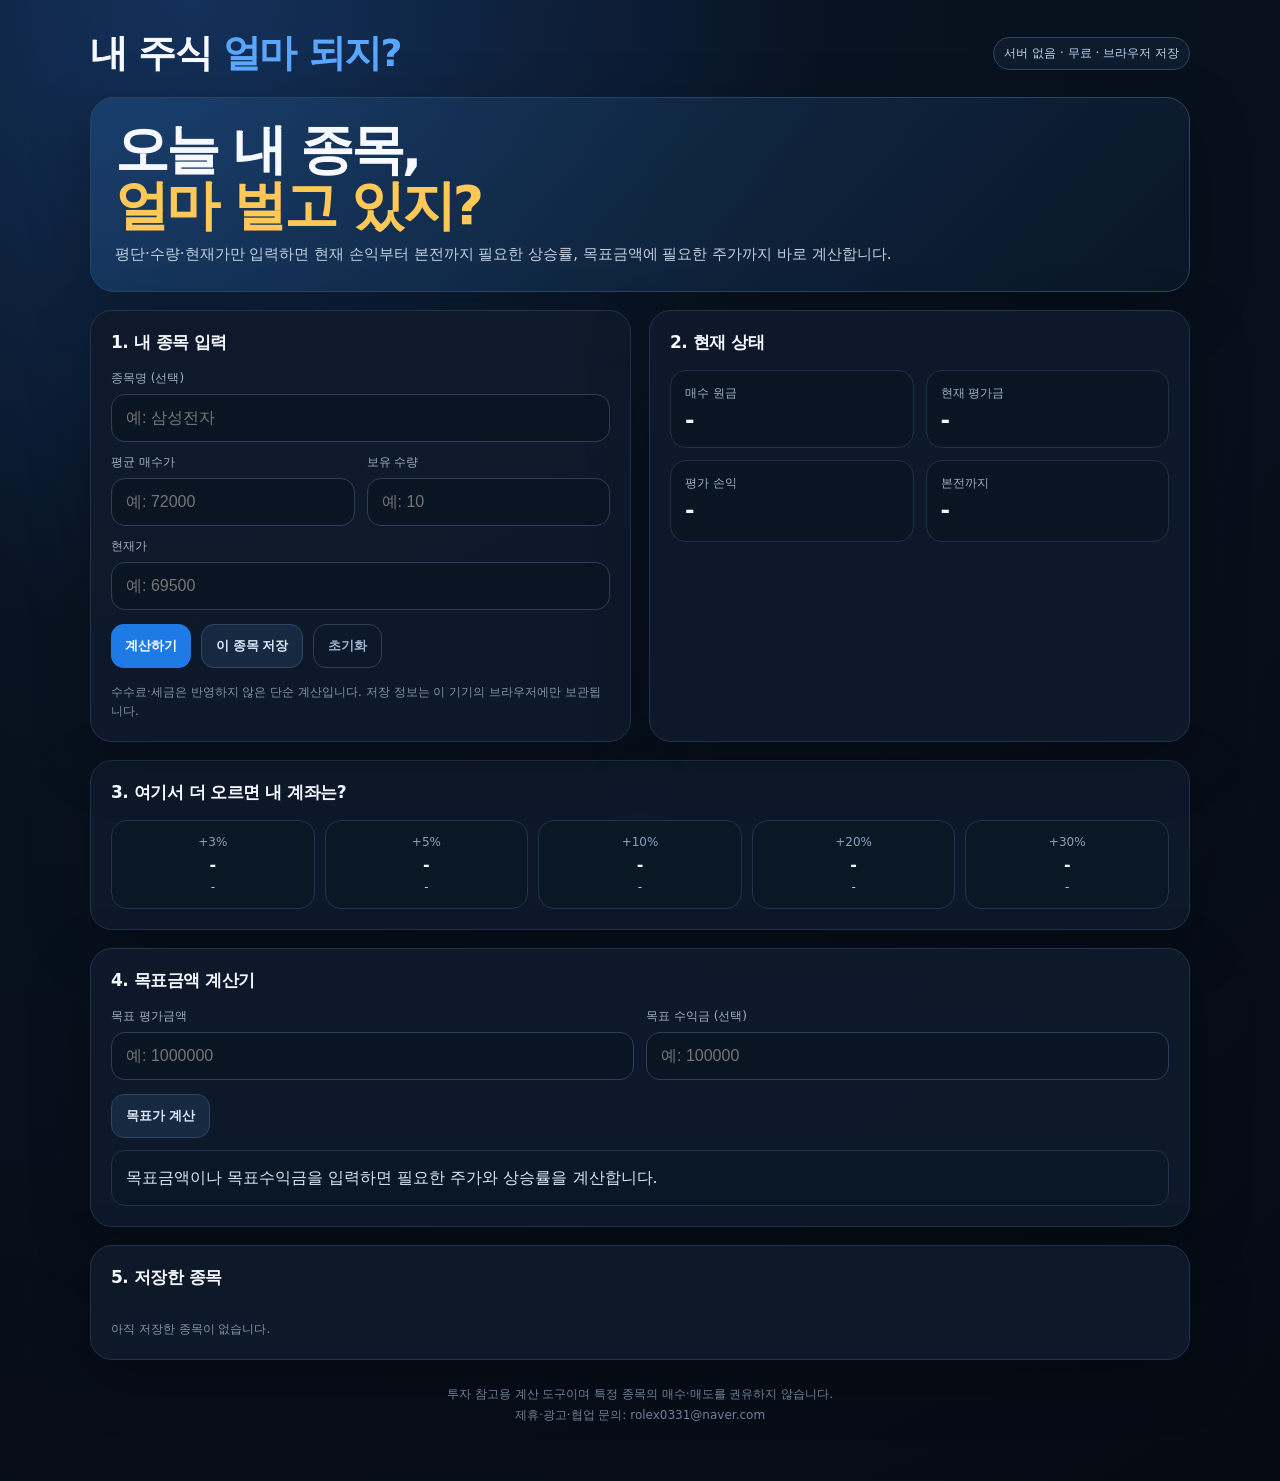
==== index.html @ 5f913a23 "Add files via upload" ====
<!doctype html>
<html lang="ko">
<head>
<meta charset="utf-8" />
<meta name="viewport" content="width=device-width, initial-scale=1" />
<title>내 주식 얼마 되지? | 손익·본전·목표가 계산기</title>
<meta name="description" content="평단, 수량, 현재가만 입력하면 현재 손익과 수익률, 본전까지 필요한 상승률, 목표금액에 필요한 주가를 바로 계산하는 무료 주식 계산기입니다." />
<style>
:root{--bg:#07111f;--panel:#0e1a2b;--panel2:#122238;--line:#20334e;--text:#f6f9ff;--muted:#9eb0c7;--green:#26d07c;--red:#ff5d6c;--blue:#5aa7ff;--yellow:#ffc857;--shadow:0 18px 60px rgba(0,0,0,.28)}
*{box-sizing:border-box} body{margin:0;font-family:Inter,system-ui,-apple-system,BlinkMacSystemFont,"Segoe UI",Roboto,"Noto Sans KR",sans-serif;background:radial-gradient(circle at 15% 0%,#14315b 0,#081321 35%,#050b13 100%);color:var(--text);min-height:100vh}.wrap{width:min(1100px,calc(100% - 28px));margin:auto;padding:28px 0 56px}.top{display:flex;justify-content:space-between;gap:16px;align-items:center;margin-bottom:18px}.brand{font-weight:900;letter-spacing:-.04em;font-size:clamp(24px,5vw,38px)}.brand span{color:var(--blue)}.badge{font-size:12px;color:#bcd3ef;border:1px solid #2c4667;border-radius:999px;padding:7px 10px;background:#0d1b2d}.hero{background:linear-gradient(135deg,rgba(31,78,132,.55),rgba(10,23,39,.92));border:1px solid #284567;border-radius:24px;padding:24px;box-shadow:var(--shadow);margin-bottom:18px}.hero h1{margin:0 0 9px;font-size:clamp(28px,6vw,54px);line-height:1.03;letter-spacing:-.055em}.hero p{margin:0;color:#c3d0df;line-height:1.65;font-size:15px}.grid{display:grid;grid-template-columns:1fr 1fr;gap:18px}.card{background:rgba(14,26,43,.94);border:1px solid var(--line);border-radius:22px;padding:20px;box-shadow:var(--shadow)}.card h2{font-size:17px;margin:0 0 16px;letter-spacing:-.03em}.fields{display:grid;grid-template-columns:1fr 1fr;gap:12px}.field{display:flex;flex-direction:column;gap:7px}.field.full{grid-column:1/-1}label{font-size:12px;color:var(--muted)}input{width:100%;background:#091522;border:1px solid #2b405d;color:white;padding:14px 14px;border-radius:14px;font-size:16px;outline:none}input:focus{border-color:#5796e6;box-shadow:0 0 0 3px rgba(90,167,255,.12)}.actions{display:flex;gap:10px;flex-wrap:wrap;margin-top:14px}button{border:0;border-radius:13px;padding:12px 14px;font-weight:800;cursor:pointer;background:#1e7be6;color:white}button.secondary{background:#172841;color:#dce9f8;border:1px solid #2c4667}button.ghost{background:transparent;color:#9fb5cf;border:1px solid #2b405d}.summary{display:grid;grid-template-columns:repeat(2,1fr);gap:12px}.metric{background:#091522;border:1px solid #1c314a;border-radius:16px;padding:14px}.metric .k{font-size:12px;color:var(--muted);margin-bottom:5px}.metric .v{font-size:23px;font-weight:900;letter-spacing:-.04em}.metric .s{font-size:12px;color:#8ca0b8;margin-top:4px}.pos{color:var(--green)}.neg{color:var(--red)}.scenarios{display:grid;grid-template-columns:repeat(5,1fr);gap:10px}.scenario{background:#0a1725;border:1px solid #1e344e;border-radius:16px;padding:14px 10px;text-align:center}.scenario .pct{font-size:12px;color:#89a1bd}.scenario .price{font-weight:900;margin:6px 0}.scenario .profit{font-size:12px;color:#b8c8d9}.section{margin-top:18px}.goalbox{display:grid;grid-template-columns:1fr 1fr;gap:12px}.resultline{margin-top:12px;padding:14px;border-radius:14px;background:#0a1725;border:1px solid #1e344e;color:#d7e5f5;line-height:1.6}.saved-list{display:flex;flex-direction:column;gap:9px}.saved-item{display:flex;justify-content:space-between;align-items:center;gap:8px;padding:12px 13px;background:#091522;border:1px solid #1b314a;border-radius:14px}.saved-item strong{display:block}.saved-item small{color:#8399b3}.saved-item .buttons{display:flex;gap:7px}.saved-item button{padding:8px 10px;font-size:12px}.notice{color:#7f93aa;font-size:12px;line-height:1.6;margin-top:15px}.footer{text-align:center;color:#6f839b;font-size:12px;margin-top:24px;line-height:1.7}.accent{color:var(--yellow)}
@media(max-width:760px){.grid{grid-template-columns:1fr}.fields{grid-template-columns:1fr}.field.full{grid-column:auto}.summary{grid-template-columns:1fr 1fr}.scenarios{grid-template-columns:repeat(2,1fr)}.scenario:last-child{grid-column:1/-1}.goalbox{grid-template-columns:1fr}.top{align-items:flex-start;flex-direction:column}.hero{padding:20px}.card{padding:17px}}
</style>
</head>
<body>
<div class="wrap">
  <div class="top"><div class="brand">내 주식 <span>얼마 되지?</span></div><div class="badge">서버 없음 · 무료 · 브라우저 저장</div></div>
  <section class="hero">
    <h1>오늘 내 종목,<br><span class="accent">얼마 벌고 있지?</span></h1>
    <p>평단·수량·현재가만 입력하면 현재 손익부터 본전까지 필요한 상승률, 목표금액에 필요한 주가까지 바로 계산합니다.</p>
  </section>

  <div class="grid">
    <section class="card">
      <h2>1. 내 종목 입력</h2>
      <div class="fields">
        <div class="field full"><label>종목명 (선택)</label><input id="name" placeholder="예: 삼성전자" /></div>
        <div class="field"><label>평균 매수가</label><input id="avg" inputmode="decimal" placeholder="예: 72000" /></div>
        <div class="field"><label>보유 수량</label><input id="qty" inputmode="decimal" placeholder="예: 10" /></div>
        <div class="field full"><label>현재가</label><input id="current" inputmode="decimal" placeholder="예: 69500" /></div>
      </div>
      <div class="actions">
        <button id="calc">계산하기</button>
        <button class="secondary" id="save">이 종목 저장</button>
        <button class="ghost" id="reset">초기화</button>
      </div>
      <div class="notice">수수료·세금은 반영하지 않은 단순 계산입니다. 저장 정보는 이 기기의 브라우저에만 보관됩니다.</div>
    </section>

    <section class="card">
      <h2>2. 현재 상태</h2>
      <div class="summary">
        <div class="metric"><div class="k">매수 원금</div><div class="v" id="cost">-</div></div>
        <div class="metric"><div class="k">현재 평가금</div><div class="v" id="value">-</div></div>
        <div class="metric"><div class="k">평가 손익</div><div class="v" id="pnl">-</div><div class="s" id="pnlsub"></div></div>
        <div class="metric"><div class="k">본전까지</div><div class="v" id="breakeven">-</div><div class="s" id="breakevensub"></div></div>
      </div>
    </section>
  </div>

  <section class="card section">
    <h2>3. 여기서 더 오르면 내 계좌는?</h2>
    <div class="scenarios" id="scenarios"></div>
  </section>

  <section class="card section">
    <h2>4. 목표금액 계산기</h2>
    <div class="goalbox">
      <div class="field"><label>목표 평가금액</label><input id="goal" inputmode="decimal" placeholder="예: 1000000" /></div>
      <div class="field"><label>목표 수익금 (선택)</label><input id="goalProfit" inputmode="decimal" placeholder="예: 100000" /></div>
    </div>
    <div class="actions"><button class="secondary" id="goalCalc">목표가 계산</button></div>
    <div class="resultline" id="goalResult">목표금액이나 목표수익금을 입력하면 필요한 주가와 상승률을 계산합니다.</div>
  </section>

  <section class="card section">
    <h2>5. 저장한 종목</h2>
    <div class="saved-list" id="savedList"><div class="notice">아직 저장한 종목이 없습니다.</div></div>
  </section>

  <div class="footer">투자 참고용 계산 도구이며 특정 종목의 매수·매도를 권유하지 않습니다.<br>제휴·광고·협업 문의: rolex0331@naver.com</div>
</div>
<script>
const $=id=>document.getElementById(id);
const num=v=>Number(String(v||'').replace(/,/g,''));
const won=n=>Number.isFinite(n)?Math.round(n).toLocaleString('ko-KR')+'원':'-';
const pct=n=>Number.isFinite(n)?(n>=0?'+':'')+n.toFixed(2)+'%':'-';
const inputs=['avg','qty','current'];
function valid(){const a=num($('avg').value),q=num($('qty').value),c=num($('current').value);return a>0&&q>0&&c>0?{a,q,c}:null}
function calc(){const x=valid();if(!x){alert('평단, 수량, 현재가를 모두 입력해 주세요.');return}const {a,q,c}=x;const cost=a*q,val=c*q,pnl=val-cost,rate=(c/a-1)*100,need=(a/c-1)*100;
$('cost').textContent=won(cost);$('value').textContent=won(val);$('pnl').textContent=(pnl>=0?'+':'')+won(pnl);$('pnl').className='v '+(pnl>=0?'pos':'neg');$('pnlsub').textContent='수익률 '+pct(rate);
if(c<a){$('breakeven').textContent='+'+need.toFixed(2)+'%';$('breakeven').className='v neg';$('breakevensub').textContent='주가 '+won(a)+' 도달 시 본전';}else{$('breakeven').textContent='본전 이상';$('breakeven').className='v pos';$('breakevensub').textContent='현재 평단보다 '+pct(rate)+' 위';}
renderScenarios();}
function renderScenarios(){const x=valid();const box=$('scenarios');box.innerHTML='';[3,5,10,20,30].forEach(p=>{const d=document.createElement('div');d.className='scenario';if(!x){d.innerHTML=`<div class="pct">+${p}%</div><div class="price">-</div><div class="profit">-</div>`;}else{const np=x.c*(1+p/100),nv=np*x.q,profit=nv-x.a*x.q;d.innerHTML=`<div class="pct">현재가 대비 +${p}%</div><div class="price">${won(np)}</div><div class="profit">손익 ${(profit>=0?'+':'')+won(profit)}</div>`;}box.appendChild(d);});}
function goalCalc(){const x=valid();if(!x){alert('먼저 평단, 수량, 현재가를 입력해 주세요.');return}const g=num($('goal').value),gp=num($('goalProfit').value);let target=0,label='';if(g>0){target=g;label='목표 평가금액';}else if(gp>0){target=x.a*x.q+gp;label='목표 수익금';}else{$('goalResult').textContent='목표금액이나 목표수익금을 입력해 주세요.';return}const tp=target/x.q,fromNow=(tp/x.c-1)*100,fromAvg=(tp/x.a-1)*100;$('goalResult').innerHTML=`${label} 기준 필요한 주가는 <b>${won(tp)}</b>입니다.<br>현재가 대비 <b class="${fromNow>=0?'pos':'neg'}">${pct(fromNow)}</b>, 평단 대비 <b>${pct(fromAvg)}</b> 수준입니다.`}
function save(){const x=valid();if(!x){alert('저장하려면 평단, 수량, 현재가를 입력해 주세요.');return}const name=$('name').value.trim()||'이름 없는 종목';let list=JSON.parse(localStorage.getItem('myStocks')||'[]');const item={id:Date.now(),name,avg:x.a,qty:x.q,current:x.c};list.unshift(item);list=list.slice(0,10);localStorage.setItem('myStocks',JSON.stringify(list));renderSaved();}
function renderSaved(){const list=JSON.parse(localStorage.getItem('myStocks')||'[]');const box=$('savedList');if(!list.length){box.innerHTML='<div class="notice">아직 저장한 종목이 없습니다.</div>';return}box.innerHTML='';list.forEach(it=>{const d=document.createElement('div');d.className='saved-item';const rate=(it.current/it.avg-1)*100;d.innerHTML=`<div><strong>${it.name}</strong><small>평단 ${won(it.avg)} · ${it.qty.toLocaleString('ko-KR')}주 · 저장 당시 ${pct(rate)}</small></div><div class="buttons"><button class="secondary" data-load="${it.id}">불러오기</button><button class="ghost" data-del="${it.id}">삭제</button></div>`;box.appendChild(d)});box.querySelectorAll('[data-load]').forEach(b=>b.onclick=()=>{const id=Number(b.dataset.load),it=list.find(v=>v.id===id);$('name').value=it.name;$('avg').value=it.avg;$('qty').value=it.qty;$('current').value=it.current;calc();window.scrollTo({top:0,behavior:'smooth'});});box.querySelectorAll('[data-del]').forEach(b=>b.onclick=()=>{const id=Number(b.dataset.del);localStorage.setItem('myStocks',JSON.stringify(list.filter(v=>v.id!==id)));renderSaved();});}
$('calc').onclick=calc;$('save').onclick=save;$('goalCalc').onclick=goalCalc;$('reset').onclick=()=>{$('name').value='';['avg','qty','current','goal','goalProfit'].forEach(id=>$(id).value='');['cost','value','pnl','breakeven'].forEach(id=>$(id).textContent='-');$('pnlsub').textContent='';$('breakevensub').textContent='';$('goalResult').textContent='목표금액이나 목표수익금을 입력하면 필요한 주가와 상승률을 계산합니다.';renderScenarios();};inputs.forEach(id=>$(id).addEventListener('input',()=>{if(valid())calc()}));renderScenarios();renderSaved();
</script>
</body></html>
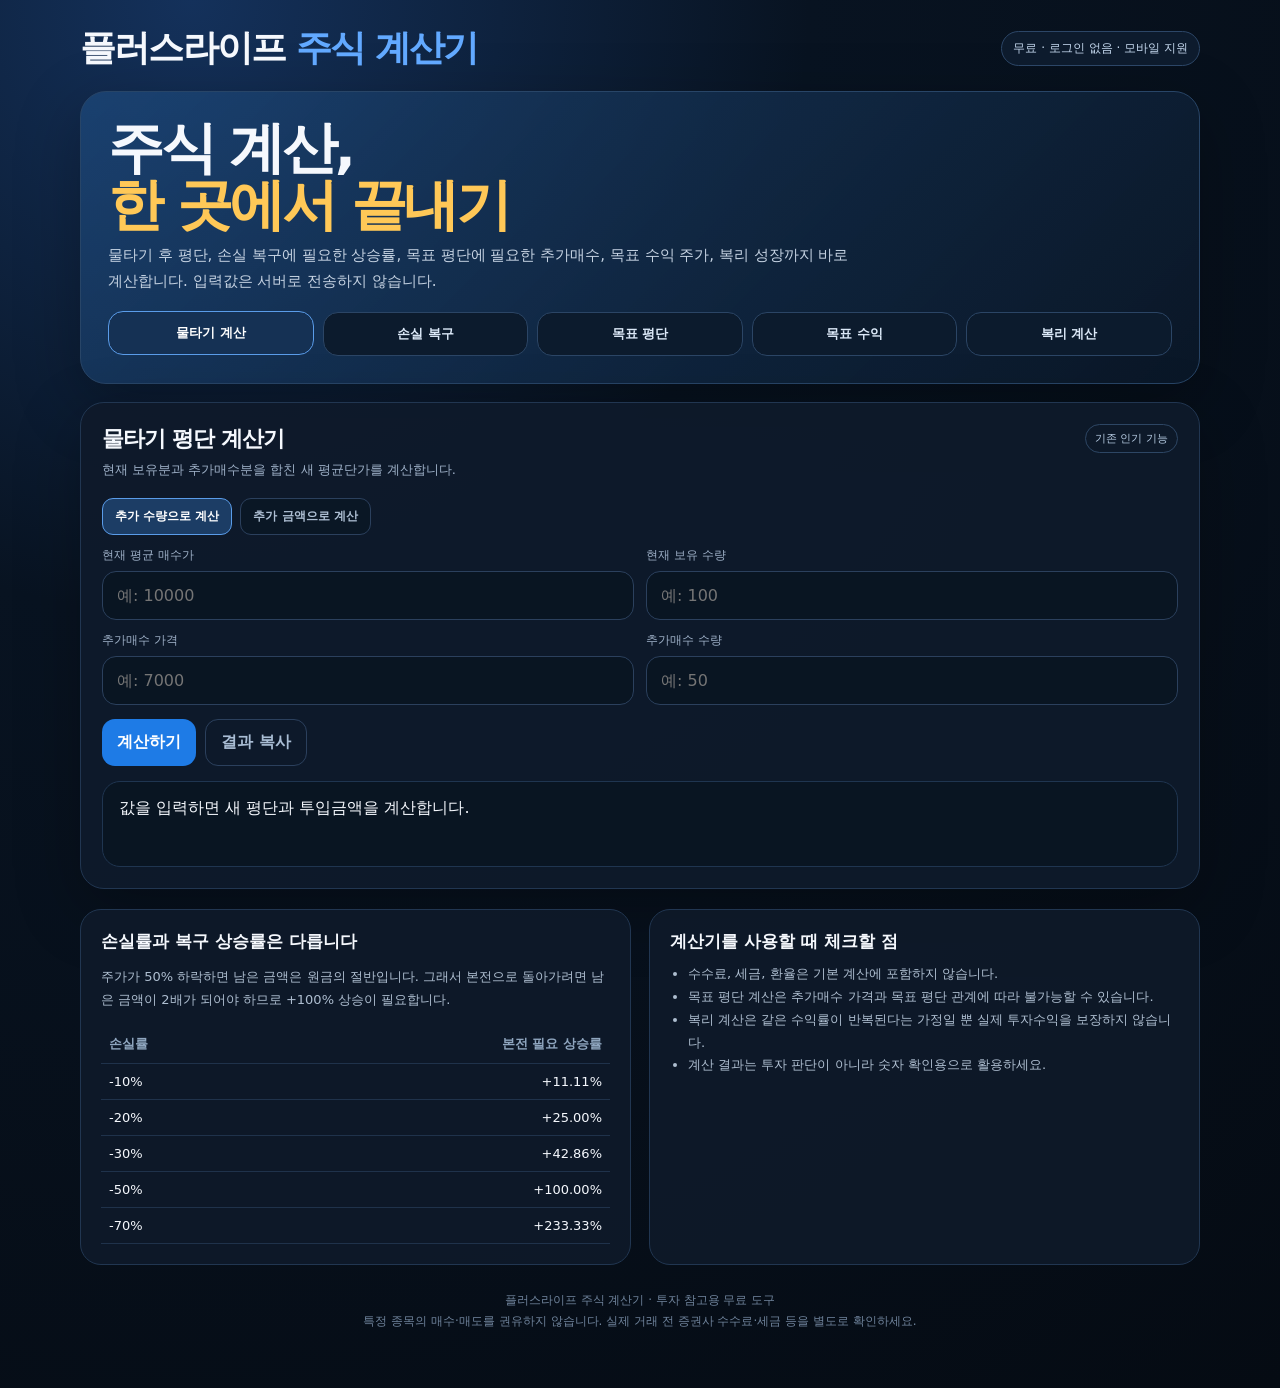
==== commit 68238906: "Upgrade PlusLife stock calculator to multi-tool V2" ====
--- a/index.html
+++ b/index.html
@@ -3,87 +3,354 @@
 <head>
 <meta charset="utf-8" />
 <meta name="viewport" content="width=device-width, initial-scale=1" />
-<title>내 주식 얼마 되지? | 손익·본전·목표가 계산기</title>
-<meta name="description" content="평단, 수량, 현재가만 입력하면 현재 손익과 수익률, 본전까지 필요한 상승률, 목표금액에 필요한 주가를 바로 계산하는 무료 주식 계산기입니다." />
+<title>플러스라이프 주식 계산기 | 물타기·손실복구·목표평단·목표수익·복리</title>
+<meta name="description" content="주식 물타기 평단, 손실 복구에 필요한 상승률, 목표 평단가, 목표 수익 주가, 복리 성장까지 한 번에 계산하는 무료 주식 계산기입니다." />
+<meta name="keywords" content="주식 물타기 계산기, 평단 계산기, 손실 복구 계산기, 목표 평단 계산기, 주식 수익률 계산기, 복리 계산기" />
+<meta property="og:title" content="플러스라이프 주식 계산기" />
+<meta property="og:description" content="물타기·손실복구·목표평단·목표수익·복리를 한 곳에서 계산하세요." />
+<meta property="og:type" content="website" />
+<meta name="theme-color" content="#07111f" />
+<script type="application/ld+json">
+{
+  "@context":"https://schema.org",
+  "@type":"WebApplication",
+  "name":"플러스라이프 주식 계산기",
+  "applicationCategory":"FinanceApplication",
+  "operatingSystem":"Any",
+  "description":"주식 물타기 평단, 손실 복구, 목표 평단가, 목표 수익 주가, 복리 성장을 계산하는 무료 도구"
+}
+</script>
 <style>
-:root{--bg:#07111f;--panel:#0e1a2b;--panel2:#122238;--line:#20334e;--text:#f6f9ff;--muted:#9eb0c7;--green:#26d07c;--red:#ff5d6c;--blue:#5aa7ff;--yellow:#ffc857;--shadow:0 18px 60px rgba(0,0,0,.28)}
-*{box-sizing:border-box} body{margin:0;font-family:Inter,system-ui,-apple-system,BlinkMacSystemFont,"Segoe UI",Roboto,"Noto Sans KR",sans-serif;background:radial-gradient(circle at 15% 0%,#14315b 0,#081321 35%,#050b13 100%);color:var(--text);min-height:100vh}.wrap{width:min(1100px,calc(100% - 28px));margin:auto;padding:28px 0 56px}.top{display:flex;justify-content:space-between;gap:16px;align-items:center;margin-bottom:18px}.brand{font-weight:900;letter-spacing:-.04em;font-size:clamp(24px,5vw,38px)}.brand span{color:var(--blue)}.badge{font-size:12px;color:#bcd3ef;border:1px solid #2c4667;border-radius:999px;padding:7px 10px;background:#0d1b2d}.hero{background:linear-gradient(135deg,rgba(31,78,132,.55),rgba(10,23,39,.92));border:1px solid #284567;border-radius:24px;padding:24px;box-shadow:var(--shadow);margin-bottom:18px}.hero h1{margin:0 0 9px;font-size:clamp(28px,6vw,54px);line-height:1.03;letter-spacing:-.055em}.hero p{margin:0;color:#c3d0df;line-height:1.65;font-size:15px}.grid{display:grid;grid-template-columns:1fr 1fr;gap:18px}.card{background:rgba(14,26,43,.94);border:1px solid var(--line);border-radius:22px;padding:20px;box-shadow:var(--shadow)}.card h2{font-size:17px;margin:0 0 16px;letter-spacing:-.03em}.fields{display:grid;grid-template-columns:1fr 1fr;gap:12px}.field{display:flex;flex-direction:column;gap:7px}.field.full{grid-column:1/-1}label{font-size:12px;color:var(--muted)}input{width:100%;background:#091522;border:1px solid #2b405d;color:white;padding:14px 14px;border-radius:14px;font-size:16px;outline:none}input:focus{border-color:#5796e6;box-shadow:0 0 0 3px rgba(90,167,255,.12)}.actions{display:flex;gap:10px;flex-wrap:wrap;margin-top:14px}button{border:0;border-radius:13px;padding:12px 14px;font-weight:800;cursor:pointer;background:#1e7be6;color:white}button.secondary{background:#172841;color:#dce9f8;border:1px solid #2c4667}button.ghost{background:transparent;color:#9fb5cf;border:1px solid #2b405d}.summary{display:grid;grid-template-columns:repeat(2,1fr);gap:12px}.metric{background:#091522;border:1px solid #1c314a;border-radius:16px;padding:14px}.metric .k{font-size:12px;color:var(--muted);margin-bottom:5px}.metric .v{font-size:23px;font-weight:900;letter-spacing:-.04em}.metric .s{font-size:12px;color:#8ca0b8;margin-top:4px}.pos{color:var(--green)}.neg{color:var(--red)}.scenarios{display:grid;grid-template-columns:repeat(5,1fr);gap:10px}.scenario{background:#0a1725;border:1px solid #1e344e;border-radius:16px;padding:14px 10px;text-align:center}.scenario .pct{font-size:12px;color:#89a1bd}.scenario .price{font-weight:900;margin:6px 0}.scenario .profit{font-size:12px;color:#b8c8d9}.section{margin-top:18px}.goalbox{display:grid;grid-template-columns:1fr 1fr;gap:12px}.resultline{margin-top:12px;padding:14px;border-radius:14px;background:#0a1725;border:1px solid #1e344e;color:#d7e5f5;line-height:1.6}.saved-list{display:flex;flex-direction:column;gap:9px}.saved-item{display:flex;justify-content:space-between;align-items:center;gap:8px;padding:12px 13px;background:#091522;border:1px solid #1b314a;border-radius:14px}.saved-item strong{display:block}.saved-item small{color:#8399b3}.saved-item .buttons{display:flex;gap:7px}.saved-item button{padding:8px 10px;font-size:12px}.notice{color:#7f93aa;font-size:12px;line-height:1.6;margin-top:15px}.footer{text-align:center;color:#6f839b;font-size:12px;margin-top:24px;line-height:1.7}.accent{color:var(--yellow)}
-@media(max-width:760px){.grid{grid-template-columns:1fr}.fields{grid-template-columns:1fr}.field.full{grid-column:auto}.summary{grid-template-columns:1fr 1fr}.scenarios{grid-template-columns:repeat(2,1fr)}.scenario:last-child{grid-column:1/-1}.goalbox{grid-template-columns:1fr}.top{align-items:flex-start;flex-direction:column}.hero{padding:20px}.card{padding:17px}}
+:root{
+  --bg:#07111f;--panel:#0e1a2b;--panel2:#122238;--line:#213651;
+  --text:#f5f8fd;--muted:#9eb0c7;--green:#2bd283;--red:#ff6473;
+  --blue:#62a9ff;--yellow:#ffc857;--shadow:0 20px 65px rgba(0,0,0,.28)
+}
+*{box-sizing:border-box}
+html{scroll-behavior:smooth}
+body{margin:0;font-family:Inter,system-ui,-apple-system,BlinkMacSystemFont,"Segoe UI",Roboto,"Noto Sans KR",sans-serif;background:radial-gradient(circle at 15% 0%,#14315b 0,#081321 35%,#050b13 100%);color:var(--text);min-height:100vh}
+button,input{font:inherit}
+button{cursor:pointer}
+.wrap{width:min(1120px,calc(100% - 28px));margin:auto;padding:24px 0 56px}
+.top{display:flex;justify-content:space-between;align-items:center;gap:14px;margin-bottom:18px}
+.brand{font-weight:950;letter-spacing:-.05em;font-size:clamp(23px,4.8vw,36px)}
+.brand span{color:var(--blue)}
+.badge{font-size:12px;color:#c5d8ee;border:1px solid #2c4667;border-radius:999px;padding:8px 11px;background:#0d1b2d;white-space:nowrap}
+.hero{background:linear-gradient(135deg,rgba(31,78,132,.62),rgba(10,23,39,.94));border:1px solid #284567;border-radius:26px;padding:27px;box-shadow:var(--shadow)}
+.hero h1{margin:0 0 10px;font-size:clamp(30px,6.2vw,56px);line-height:1.02;letter-spacing:-.06em}
+.hero p{margin:0;color:#c5d2e2;line-height:1.7;font-size:15px;max-width:760px}
+.accent{color:var(--yellow)}
+.quick{display:grid;grid-template-columns:repeat(5,1fr);gap:9px;margin-top:18px}
+.quick button{border:1px solid #2b4565;background:#0c1b2d;color:#dce9f8;border-radius:15px;padding:12px 8px;font-weight:850;font-size:13px}
+.quick button:hover,.quick button.active{border-color:#5a9ce9;background:#153154;color:#fff;transform:translateY(-1px)}
+.tool{margin-top:18px;background:rgba(14,26,43,.95);border:1px solid var(--line);border-radius:24px;padding:21px;box-shadow:var(--shadow);display:none}
+.tool.active{display:block}
+.toolhead{display:flex;justify-content:space-between;align-items:flex-start;gap:12px;margin-bottom:18px}
+.tool h2{margin:0;font-size:22px;letter-spacing:-.04em}
+.toolhead p{margin:6px 0 0;color:var(--muted);font-size:13px;line-height:1.55}
+.pill{font-size:11px;border:1px solid #2d4664;padding:6px 9px;border-radius:999px;color:#b9cee5;white-space:nowrap}
+.fields{display:grid;grid-template-columns:repeat(2,1fr);gap:12px}
+.field{display:flex;flex-direction:column;gap:7px}
+.field.full{grid-column:1/-1}
+label{font-size:12px;color:var(--muted)}
+input{width:100%;background:#091522;border:1px solid #2b405d;color:#fff;padding:14px;border-radius:14px;font-size:16px;outline:none}
+input:focus{border-color:#5796e6;box-shadow:0 0 0 3px rgba(90,167,255,.12)}
+.actions{display:flex;gap:9px;flex-wrap:wrap;margin-top:14px}
+.btn{border:0;border-radius:13px;padding:12px 15px;font-weight:850;background:#1e7be6;color:#fff}
+.btn.secondary{background:#172841;color:#dce9f8;border:1px solid #2c4667}
+.btn.ghost{background:transparent;color:#a9bdd4;border:1px solid #2b405d}
+.result{margin-top:15px;border-radius:18px;background:#091522;border:1px solid #1f3550;padding:16px;min-height:86px}
+.result-grid{display:grid;grid-template-columns:repeat(3,1fr);gap:10px}
+.metric{padding:12px;border-radius:14px;background:#0d1c2e;border:1px solid #1c314a}
+.metric .k{font-size:11px;color:#94a9c1;margin-bottom:6px}
+.metric .v{font-size:21px;font-weight:950;letter-spacing:-.04em;word-break:break-all}
+.metric .s{font-size:11px;color:#8097b1;margin-top:5px;line-height:1.45}
+.pos{color:var(--green)} .neg{color:var(--red)} .warn{color:var(--yellow)}
+.note{margin-top:12px;color:#879bb2;font-size:12px;line-height:1.65}
+.mode{display:flex;gap:8px;margin-bottom:12px}
+.mode button{border:1px solid #2b405d;background:#0a1725;color:#aebfd3;border-radius:11px;padding:9px 12px;font-size:12px;font-weight:800}
+.mode button.active{background:#1c3d65;border-color:#5a9ce9;color:#fff}
+.content{margin-top:20px;display:grid;grid-template-columns:1fr 1fr;gap:18px}
+.info{background:rgba(14,26,43,.86);border:1px solid var(--line);border-radius:21px;padding:20px}
+.info h3{margin:0 0 10px;font-size:17px}
+.info p,.info li{color:#aebed0;font-size:13px;line-height:1.75}
+.info ul{padding-left:18px;margin:8px 0 0}
+.table{width:100%;border-collapse:collapse;font-size:13px;margin-top:10px}
+.table th,.table td{padding:10px 8px;border-bottom:1px solid #1f324b;text-align:right}
+.table th:first-child,.table td:first-child{text-align:left}
+.table th{color:#8fa6bf;font-weight:700}
+.footer{text-align:center;color:#6f839b;font-size:12px;margin-top:25px;line-height:1.75}
+.mini{font-size:11px;color:#7f93aa}
+.copyok{color:var(--green);font-size:12px;margin-left:4px}
+@media(max-width:800px){
+  .top{align-items:flex-start;flex-direction:column}
+  .quick{grid-template-columns:repeat(2,1fr)}
+  .quick button:last-child{grid-column:1/-1}
+  .fields,.content{grid-template-columns:1fr}
+  .field.full{grid-column:auto}
+  .result-grid{grid-template-columns:1fr}
+  .hero,.tool{padding:18px}
+  .toolhead{flex-direction:column}
+}
 </style>
 </head>
 <body>
 <div class="wrap">
-  <div class="top"><div class="brand">내 주식 <span>얼마 되지?</span></div><div class="badge">서버 없음 · 무료 · 브라우저 저장</div></div>
+  <div class="top">
+    <div class="brand">플러스라이프 <span>주식 계산기</span></div>
+    <div class="badge">무료 · 로그인 없음 · 모바일 지원</div>
+  </div>
+
   <section class="hero">
-    <h1>오늘 내 종목,<br><span class="accent">얼마 벌고 있지?</span></h1>
-    <p>평단·수량·현재가만 입력하면 현재 손익부터 본전까지 필요한 상승률, 목표금액에 필요한 주가까지 바로 계산합니다.</p>
-  </section>
-
-  <div class="grid">
-    <section class="card">
-      <h2>1. 내 종목 입력</h2>
-      <div class="fields">
-        <div class="field full"><label>종목명 (선택)</label><input id="name" placeholder="예: 삼성전자" /></div>
-        <div class="field"><label>평균 매수가</label><input id="avg" inputmode="decimal" placeholder="예: 72000" /></div>
-        <div class="field"><label>보유 수량</label><input id="qty" inputmode="decimal" placeholder="예: 10" /></div>
-        <div class="field full"><label>현재가</label><input id="current" inputmode="decimal" placeholder="예: 69500" /></div>
-      </div>
-      <div class="actions">
-        <button id="calc">계산하기</button>
-        <button class="secondary" id="save">이 종목 저장</button>
-        <button class="ghost" id="reset">초기화</button>
-      </div>
-      <div class="notice">수수료·세금은 반영하지 않은 단순 계산입니다. 저장 정보는 이 기기의 브라우저에만 보관됩니다.</div>
+    <h1>주식 계산,<br><span class="accent">한 곳에서 끝내기</span></h1>
+    <p>물타기 후 평단, 손실 복구에 필요한 상승률, 목표 평단에 필요한 추가매수, 목표 수익 주가, 복리 성장까지 바로 계산합니다. 입력값은 서버로 전송하지 않습니다.</p>
+    <div class="quick" id="tabs">
+      <button class="active" data-target="avgdown">물타기 계산</button>
+      <button data-target="recovery">손실 복구</button>
+      <button data-target="targetavg">목표 평단</button>
+      <button data-target="targetprofit">목표 수익</button>
+      <button data-target="compound">복리 계산</button>
+    </div>
+  </section>
+
+  <section class="tool active" id="avgdown">
+    <div class="toolhead">
+      <div><h2>물타기 평단 계산기</h2><p>현재 보유분과 추가매수분을 합친 새 평균단가를 계산합니다.</p></div>
+      <span class="pill">기존 인기 기능</span>
+    </div>
+    <div class="mode">
+      <button class="active" data-mode="qty">추가 수량으로 계산</button>
+      <button data-mode="amount">추가 금액으로 계산</button>
+    </div>
+    <div class="fields">
+      <div class="field"><label>현재 평균 매수가</label><input id="ad_avg" inputmode="decimal" placeholder="예: 10000"></div>
+      <div class="field"><label>현재 보유 수량</label><input id="ad_qty" inputmode="decimal" placeholder="예: 100"></div>
+      <div class="field"><label>추가매수 가격</label><input id="ad_price" inputmode="decimal" placeholder="예: 7000"></div>
+      <div class="field" id="qtyField"><label>추가매수 수량</label><input id="ad_addqty" inputmode="decimal" placeholder="예: 50"></div>
+      <div class="field" id="amountField" style="display:none"><label>추가매수 금액</label><input id="ad_amount" inputmode="decimal" placeholder="예: 500000"></div>
+    </div>
+    <div class="actions"><button class="btn" onclick="calcAvgDown()">계산하기</button><button class="btn ghost" onclick="copyResult('ad_result')">결과 복사</button></div>
+    <div class="result" id="ad_result">값을 입력하면 새 평단과 투입금액을 계산합니다.</div>
+  </section>
+
+  <section class="tool" id="recovery">
+    <div class="toolhead">
+      <div><h2>손실 복구 계산기</h2><p>현재 손실률에서 본전까지 몇 % 올라야 하는지 계산합니다.</p></div>
+      <span class="pill">-50%는 +100%</span>
+    </div>
+    <div class="fields">
+      <div class="field"><label>현재 손실률 (%)</label><input id="rc_loss" inputmode="decimal" placeholder="예: 30"></div>
+      <div class="field"><label>현재 주가 (선택)</label><input id="rc_price" inputmode="decimal" placeholder="예: 7000"></div>
+    </div>
+    <div class="actions"><button class="btn" onclick="calcRecovery()">계산하기</button><button class="btn ghost" onclick="copyResult('rc_result')">결과 복사</button></div>
+    <div class="result" id="rc_result">손실률을 입력하면 본전까지 필요한 상승률을 계산합니다.</div>
+  </section>
+
+  <section class="tool" id="targetavg">
+    <div class="toolhead">
+      <div><h2>목표 평단가 계산기</h2><p>원하는 평단까지 낮추려면 몇 주를 더 사고 얼마가 필요한지 역산합니다.</p></div>
+      <span class="pill">필요 추가매수 역산</span>
+    </div>
+    <div class="fields">
+      <div class="field"><label>현재 평균 매수가</label><input id="ta_avg" inputmode="decimal" placeholder="예: 10000"></div>
+      <div class="field"><label>현재 보유 수량</label><input id="ta_qty" inputmode="decimal" placeholder="예: 100"></div>
+      <div class="field"><label>추가매수 가격</label><input id="ta_price" inputmode="decimal" placeholder="예: 7000"></div>
+      <div class="field"><label>원하는 목표 평단</label><input id="ta_target" inputmode="decimal" placeholder="예: 8500"></div>
+    </div>
+    <div class="actions"><button class="btn" onclick="calcTargetAvg()">계산하기</button><button class="btn ghost" onclick="copyResult('ta_result')">결과 복사</button></div>
+    <div class="result" id="ta_result">목표 평단에 필요한 추가 수량과 금액을 계산합니다.</div>
+  </section>
+
+  <section class="tool" id="targetprofit">
+    <div class="toolhead">
+      <div><h2>목표 수익 계산기</h2><p>평단 기준 원하는 수익률에 도달하려면 주가가 얼마여야 하는지 계산합니다.</p></div>
+      <span class="pill">매도가 참고용</span>
+    </div>
+    <div class="fields">
+      <div class="field"><label>평균 매수가</label><input id="tp_avg" inputmode="decimal" placeholder="예: 10000"></div>
+      <div class="field"><label>보유 수량</label><input id="tp_qty" inputmode="decimal" placeholder="예: 100"></div>
+      <div class="field"><label>목표 수익률 (%)</label><input id="tp_rate" inputmode="decimal" placeholder="예: 10"></div>
+      <div class="field"><label>현재가 (선택)</label><input id="tp_current" inputmode="decimal" placeholder="예: 9200"></div>
+    </div>
+    <div class="actions"><button class="btn" onclick="calcTargetProfit()">계산하기</button><button class="btn ghost" onclick="copyResult('tp_result')">결과 복사</button></div>
+    <div class="result" id="tp_result">목표 수익률을 입력하면 목표 주가와 예상 수익금을 계산합니다.</div>
+  </section>
+
+  <section class="tool" id="compound">
+    <div class="toolhead">
+      <div><h2>주식 복리 계산기</h2><p>원금과 회당 수익률, 반복 횟수로 복리 성장 금액을 계산합니다.</p></div>
+      <span class="pill">가정값 계산</span>
+    </div>
+    <div class="fields">
+      <div class="field"><label>시작 원금</label><input id="cp_principal" inputmode="decimal" placeholder="예: 3000000"></div>
+      <div class="field"><label>회당 수익률 (%)</label><input id="cp_rate" inputmode="decimal" placeholder="예: 10"></div>
+      <div class="field"><label>반복 횟수</label><input id="cp_rounds" inputmode="numeric" placeholder="예: 20"></div>
+      <div class="field"><label>목표 금액 (선택)</label><input id="cp_target" inputmode="decimal" placeholder="예: 100000000"></div>
+    </div>
+    <div class="actions"><button class="btn" onclick="calcCompound()">계산하기</button><button class="btn ghost" onclick="copyResult('cp_result')">결과 복사</button></div>
+    <div class="result" id="cp_result">복리 결과와 목표 금액까지 필요한 횟수를 계산합니다.</div>
+  </section>
+
+  <div class="content">
+    <section class="info">
+      <h3>손실률과 복구 상승률은 다릅니다</h3>
+      <p>주가가 50% 하락하면 남은 금액은 원금의 절반입니다. 그래서 본전으로 돌아가려면 남은 금액이 2배가 되어야 하므로 +100% 상승이 필요합니다.</p>
+      <table class="table">
+        <thead><tr><th>손실률</th><th>본전 필요 상승률</th></tr></thead>
+        <tbody>
+          <tr><td>-10%</td><td>+11.11%</td></tr>
+          <tr><td>-20%</td><td>+25.00%</td></tr>
+          <tr><td>-30%</td><td>+42.86%</td></tr>
+          <tr><td>-50%</td><td>+100.00%</td></tr>
+          <tr><td>-70%</td><td>+233.33%</td></tr>
+        </tbody>
+      </table>
     </section>
-
-    <section class="card">
-      <h2>2. 현재 상태</h2>
-      <div class="summary">
-        <div class="metric"><div class="k">매수 원금</div><div class="v" id="cost">-</div></div>
-        <div class="metric"><div class="k">현재 평가금</div><div class="v" id="value">-</div></div>
-        <div class="metric"><div class="k">평가 손익</div><div class="v" id="pnl">-</div><div class="s" id="pnlsub"></div></div>
-        <div class="metric"><div class="k">본전까지</div><div class="v" id="breakeven">-</div><div class="s" id="breakevensub"></div></div>
-      </div>
+    <section class="info">
+      <h3>계산기를 사용할 때 체크할 점</h3>
+      <ul>
+        <li>수수료, 세금, 환율은 기본 계산에 포함하지 않습니다.</li>
+        <li>목표 평단 계산은 추가매수 가격과 목표 평단 관계에 따라 불가능할 수 있습니다.</li>
+        <li>복리 계산은 같은 수익률이 반복된다는 가정일 뿐 실제 투자수익을 보장하지 않습니다.</li>
+        <li>계산 결과는 투자 판단이 아니라 숫자 확인용으로 활용하세요.</li>
+      </ul>
     </section>
   </div>
 
-  <section class="card section">
-    <h2>3. 여기서 더 오르면 내 계좌는?</h2>
-    <div class="scenarios" id="scenarios"></div>
-  </section>
-
-  <section class="card section">
-    <h2>4. 목표금액 계산기</h2>
-    <div class="goalbox">
-      <div class="field"><label>목표 평가금액</label><input id="goal" inputmode="decimal" placeholder="예: 1000000" /></div>
-      <div class="field"><label>목표 수익금 (선택)</label><input id="goalProfit" inputmode="decimal" placeholder="예: 100000" /></div>
-    </div>
-    <div class="actions"><button class="secondary" id="goalCalc">목표가 계산</button></div>
-    <div class="resultline" id="goalResult">목표금액이나 목표수익금을 입력하면 필요한 주가와 상승률을 계산합니다.</div>
-  </section>
-
-  <section class="card section">
-    <h2>5. 저장한 종목</h2>
-    <div class="saved-list" id="savedList"><div class="notice">아직 저장한 종목이 없습니다.</div></div>
-  </section>
-
-  <div class="footer">투자 참고용 계산 도구이며 특정 종목의 매수·매도를 권유하지 않습니다.<br>제휴·광고·협업 문의: rolex0331@naver.com</div>
+  <div class="footer">
+    플러스라이프 주식 계산기 · 투자 참고용 무료 도구<br>
+    특정 종목의 매수·매도를 권유하지 않습니다. 실제 거래 전 증권사 수수료·세금 등을 별도로 확인하세요.
+  </div>
 </div>
+
 <script>
-const $=id=>document.getElementById(id);
-const num=v=>Number(String(v||'').replace(/,/g,''));
-const won=n=>Number.isFinite(n)?Math.round(n).toLocaleString('ko-KR')+'원':'-';
-const pct=n=>Number.isFinite(n)?(n>=0?'+':'')+n.toFixed(2)+'%':'-';
-const inputs=['avg','qty','current'];
-function valid(){const a=num($('avg').value),q=num($('qty').value),c=num($('current').value);return a>0&&q>0&&c>0?{a,q,c}:null}
-function calc(){const x=valid();if(!x){alert('평단, 수량, 현재가를 모두 입력해 주세요.');return}const {a,q,c}=x;const cost=a*q,val=c*q,pnl=val-cost,rate=(c/a-1)*100,need=(a/c-1)*100;
-$('cost').textContent=won(cost);$('value').textContent=won(val);$('pnl').textContent=(pnl>=0?'+':'')+won(pnl);$('pnl').className='v '+(pnl>=0?'pos':'neg');$('pnlsub').textContent='수익률 '+pct(rate);
-if(c<a){$('breakeven').textContent='+'+need.toFixed(2)+'%';$('breakeven').className='v neg';$('breakevensub').textContent='주가 '+won(a)+' 도달 시 본전';}else{$('breakeven').textContent='본전 이상';$('breakeven').className='v pos';$('breakevensub').textContent='현재 평단보다 '+pct(rate)+' 위';}
-renderScenarios();}
-function renderScenarios(){const x=valid();const box=$('scenarios');box.innerHTML='';[3,5,10,20,30].forEach(p=>{const d=document.createElement('div');d.className='scenario';if(!x){d.innerHTML=`<div class="pct">+${p}%</div><div class="price">-</div><div class="profit">-</div>`;}else{const np=x.c*(1+p/100),nv=np*x.q,profit=nv-x.a*x.q;d.innerHTML=`<div class="pct">현재가 대비 +${p}%</div><div class="price">${won(np)}</div><div class="profit">손익 ${(profit>=0?'+':'')+won(profit)}</div>`;}box.appendChild(d);});}
-function goalCalc(){const x=valid();if(!x){alert('먼저 평단, 수량, 현재가를 입력해 주세요.');return}const g=num($('goal').value),gp=num($('goalProfit').value);let target=0,label='';if(g>0){target=g;label='목표 평가금액';}else if(gp>0){target=x.a*x.q+gp;label='목표 수익금';}else{$('goalResult').textContent='목표금액이나 목표수익금을 입력해 주세요.';return}const tp=target/x.q,fromNow=(tp/x.c-1)*100,fromAvg=(tp/x.a-1)*100;$('goalResult').innerHTML=`${label} 기준 필요한 주가는 <b>${won(tp)}</b>입니다.<br>현재가 대비 <b class="${fromNow>=0?'pos':'neg'}">${pct(fromNow)}</b>, 평단 대비 <b>${pct(fromAvg)}</b> 수준입니다.`}
-function save(){const x=valid();if(!x){alert('저장하려면 평단, 수량, 현재가를 입력해 주세요.');return}const name=$('name').value.trim()||'이름 없는 종목';let list=JSON.parse(localStorage.getItem('myStocks')||'[]');const item={id:Date.now(),name,avg:x.a,qty:x.q,current:x.c};list.unshift(item);list=list.slice(0,10);localStorage.setItem('myStocks',JSON.stringify(list));renderSaved();}
-function renderSaved(){const list=JSON.parse(localStorage.getItem('myStocks')||'[]');const box=$('savedList');if(!list.length){box.innerHTML='<div class="notice">아직 저장한 종목이 없습니다.</div>';return}box.innerHTML='';list.forEach(it=>{const d=document.createElement('div');d.className='saved-item';const rate=(it.current/it.avg-1)*100;d.innerHTML=`<div><strong>${it.name}</strong><small>평단 ${won(it.avg)} · ${it.qty.toLocaleString('ko-KR')}주 · 저장 당시 ${pct(rate)}</small></div><div class="buttons"><button class="secondary" data-load="${it.id}">불러오기</button><button class="ghost" data-del="${it.id}">삭제</button></div>`;box.appendChild(d)});box.querySelectorAll('[data-load]').forEach(b=>b.onclick=()=>{const id=Number(b.dataset.load),it=list.find(v=>v.id===id);$('name').value=it.name;$('avg').value=it.avg;$('qty').value=it.qty;$('current').value=it.current;calc();window.scrollTo({top:0,behavior:'smooth'});});box.querySelectorAll('[data-del]').forEach(b=>b.onclick=()=>{const id=Number(b.dataset.del);localStorage.setItem('myStocks',JSON.stringify(list.filter(v=>v.id!==id)));renderSaved();});}
-$('calc').onclick=calc;$('save').onclick=save;$('goalCalc').onclick=goalCalc;$('reset').onclick=()=>{$('name').value='';['avg','qty','current','goal','goalProfit'].forEach(id=>$(id).value='');['cost','value','pnl','breakeven'].forEach(id=>$(id).textContent='-');$('pnlsub').textContent='';$('breakevensub').textContent='';$('goalResult').textContent='목표금액이나 목표수익금을 입력하면 필요한 주가와 상승률을 계산합니다.';renderScenarios();};inputs.forEach(id=>$(id).addEventListener('input',()=>{if(valid())calc()}));renderScenarios();renderSaved();
+const n = id => Number(String(document.getElementById(id).value || '').replace(/,/g,''));
+const w = v => Number.isFinite(v) ? Math.round(v).toLocaleString('ko-KR') + '원' : '-';
+const p = v => Number.isFinite(v) ? (v >= 0 ? '+' : '') + v.toFixed(2) + '%' : '-';
+const el = id => document.getElementById(id);
+const metric = (k,v,s='',cls='') => `<div class="metric"><div class="k">${k}</div><div class="v ${cls}">${v}</div>${s?`<div class="s">${s}</div>`:''}</div>`;
+const grid = items => `<div class="result-grid">${items.join('')}</div>`;
+const positive = (...vals) => vals.every(v => Number.isFinite(v) && v > 0);
+
+document.querySelectorAll('#tabs button').forEach(btn => {
+  btn.addEventListener('click', () => {
+    document.querySelectorAll('#tabs button').forEach(b=>b.classList.remove('active'));
+    document.querySelectorAll('.tool').forEach(t=>t.classList.remove('active'));
+    btn.classList.add('active');
+    el(btn.dataset.target).classList.add('active');
+    history.replaceState(null,'','#'+btn.dataset.target);
+  });
+});
+const hash = location.hash.replace('#','');
+if(hash && el(hash) && el(hash).classList.contains('tool')){
+  const b=document.querySelector(`[data-target="${hash}"]`); if(b) b.click();
+}
+
+let avgMode='qty';
+document.querySelectorAll('.mode button').forEach(btn=>{
+  btn.onclick=()=>{
+    document.querySelectorAll('.mode button').forEach(b=>b.classList.remove('active'));
+    btn.classList.add('active');avgMode=btn.dataset.mode;
+    el('qtyField').style.display=avgMode==='qty'?'flex':'none';
+    el('amountField').style.display=avgMode==='amount'?'flex':'none';
+  };
+});
+
+function calcAvgDown(){
+  const avg=n('ad_avg'), qty=n('ad_qty'), price=n('ad_price');
+  if(!positive(avg,qty,price)){el('ad_result').textContent='현재 평단, 보유 수량, 추가매수 가격을 정확히 입력해 주세요.';return}
+  let addQty, spend, remainder=0;
+  if(avgMode==='qty'){
+    addQty=n('ad_addqty');
+    if(!positive(addQty)){el('ad_result').textContent='추가매수 수량을 입력해 주세요.';return}
+    spend=price*addQty;
+  }else{
+    const amount=n('ad_amount');
+    if(!positive(amount)){el('ad_result').textContent='추가매수 금액을 입력해 주세요.';return}
+    addQty=Math.floor(amount/price);
+    spend=addQty*price; remainder=amount-spend;
+    if(addQty<1){el('ad_result').textContent='입력한 금액으로 1주 이상 매수할 수 없습니다.';return}
+  }
+  const oldCost=avg*qty, totalQty=qty+addQty, totalCost=oldCost+spend, newAvg=totalCost/totalQty;
+  const drop=(newAvg/avg-1)*100;
+  const items=[
+    metric('새 평균단가',w(newAvg),`기존 평단 대비 ${p(drop)}`,drop<=0?'pos':'warn'),
+    metric('추가매수',`${addQty.toLocaleString('ko-KR')}주`,w(spend)),
+    metric('총 보유',`${totalQty.toLocaleString('ko-KR')}주`,`총 투입 ${w(totalCost)}`)
+  ];
+  el('ad_result').innerHTML=grid(items)+(avgMode==='amount'&&remainder>0?`<div class="note">입력 금액 중 정수 주식 매수 후 남는 금액: ${w(remainder)}</div>`:'');
+}
+function calcRecovery(){
+  const loss=n('rc_loss'), current=n('rc_price');
+  if(!Number.isFinite(loss)||loss<=0||loss>=100){el('rc_result').textContent='0%보다 크고 100%보다 작은 손실률을 입력해 주세요.';return}
+  const recovery=(1/(1-loss/100)-1)*100;
+  const items=[metric('본전 필요 상승률',p(recovery),'현재 손실률 기준','neg')];
+  if(current>0){
+    const impliedAvg=current/(1-loss/100);
+    items.push(metric('추정 평단',w(impliedAvg),`현재가 ${w(current)} 기준`));
+    items.push(metric('본전 주가',w(impliedAvg),`현재가에서 ${p(recovery)}`));
+  }else{
+    items.push(metric('현재 손실',`-${loss.toFixed(2)}%`,'주가를 입력하면 본전 가격도 계산'));
+  }
+  el('rc_result').innerHTML=grid(items);
+}
+function calcTargetAvg(){
+  const avg=n('ta_avg'),qty=n('ta_qty'),price=n('ta_price'),target=n('ta_target');
+  if(!positive(avg,qty,price,target)){el('ta_result').textContent='모든 값을 정확히 입력해 주세요.';return}
+  const exact=qty*(avg-target)/(target-price);
+  if(!Number.isFinite(exact)||exact<=0){
+    el('ta_result').innerHTML=`<span class="warn">현재 조건에서는 추가매수만으로 입력한 목표 평단에 도달할 수 없습니다.</span><div class="note">일반적으로 물타기로 평단을 낮추려면 추가매수 가격이 목표 평단보다 낮아야 합니다.</div>`;return;
+  }
+  const addQty=Math.ceil(exact), spend=addQty*price, newAvg=(avg*qty+spend)/(qty+addQty);
+  el('ta_result').innerHTML=grid([
+    metric('필요 추가수량',`${addQty.toLocaleString('ko-KR')}주`,`이론값 ${exact.toFixed(2)}주`,'pos'),
+    metric('필요 추가금액',w(spend),`추가매수 가격 ${w(price)}`),
+    metric('실제 새 평단',w(newAvg),`정수 주식 기준`)
+  ]);
+}
+function calcTargetProfit(){
+  const avg=n('tp_avg'),qty=n('tp_qty'),rate=n('tp_rate'),current=n('tp_current');
+  if(!positive(avg,qty)||!Number.isFinite(rate)){el('tp_result').textContent='평단, 수량, 목표 수익률을 정확히 입력해 주세요.';return}
+  const targetPrice=avg*(1+rate/100), profit=(targetPrice-avg)*qty, targetValue=targetPrice*qty;
+  const items=[
+    metric('목표 주가',w(targetPrice),`평단 대비 ${p(rate)}`,'pos'),
+    metric('예상 수익금',w(profit),`수수료·세금 제외`),
+    metric('목표 평가금',w(targetValue),`${qty.toLocaleString('ko-KR')}주 기준`)
+  ];
+  if(current>0){items[0]=metric('목표 주가',w(targetPrice),`현재가 ${w(current)}에서 ${p((targetPrice/current-1)*100)} 필요`,'pos')}
+  el('tp_result').innerHTML=grid(items);
+}
+function calcCompound(){
+  const principal=n('cp_principal'),rate=n('cp_rate'),rounds=n('cp_rounds'),target=n('cp_target');
+  if(!positive(principal)||!Number.isFinite(rate)||rate<=-100||!Number.isFinite(rounds)||rounds<0){
+    el('cp_result').textContent='원금, 회당 수익률, 반복 횟수를 정확히 입력해 주세요.';return;
+  }
+  const final=principal*Math.pow(1+rate/100,rounds), gain=final-principal;
+  const items=[
+    metric(`${Math.floor(rounds)}회 후`,w(final),`시작 ${w(principal)}`,'pos'),
+    metric('누적 증가액',w(gain),`가정 수익률 ${p(rate)}`),
+    metric('원금 대비',`${(final/principal).toFixed(2)}배`,`복리 가정`)
+  ];
+  let extra='';
+  if(target>principal && rate>0){
+    const need=Math.ceil(Math.log(target/principal)/Math.log(1+rate/100));
+    extra=`<div class="note">목표 ${w(target)}까지 같은 수익률이 반복된다고 가정하면 약 <b class="pos">${need}회</b>가 필요합니다.</div>`;
+  }else if(target>0 && target<=principal){
+    extra=`<div class="note">목표 금액이 현재 원금 이하입니다.</div>`;
+  }
+  el('cp_result').innerHTML=grid(items)+extra;
+}
+async function copyResult(id){
+  const text=el(id).innerText.trim();
+  if(!text||text.includes('입력하면'))return;
+  try{await navigator.clipboard.writeText(text);alert('계산 결과를 복사했습니다.')}catch(e){alert('복사하지 못했습니다.')}
+}
+['ad_avg','ad_qty','ad_price','ad_addqty','ad_amount'].forEach(id=>el(id).addEventListener('input',()=>{const req=avgMode==='qty'?n('ad_addqty'):n('ad_amount');if(positive(n('ad_avg'),n('ad_qty'),n('ad_price'),req))calcAvgDown()}));
+el('rc_loss').addEventListener('input',()=>{if(n('rc_loss')>0)calcRecovery()});
+['ta_avg','ta_qty','ta_price','ta_target'].forEach(id=>el(id).addEventListener('input',()=>{if(positive(n('ta_avg'),n('ta_qty'),n('ta_price'),n('ta_target')))calcTargetAvg()}));
+['tp_avg','tp_qty','tp_rate','tp_current'].forEach(id=>el(id).addEventListener('input',()=>{if(positive(n('tp_avg'),n('tp_qty'))&&Number.isFinite(n('tp_rate')))calcTargetProfit()}));
+['cp_principal','cp_rate','cp_rounds','cp_target'].forEach(id=>el(id).addEventListener('input',()=>{if(positive(n('cp_principal'))&&Number.isFinite(n('cp_rate'))&&Number.isFinite(n('cp_rounds')))calcCompound()}));
 </script>
-</body></html>
+<script defer src="/_vercel/insights/script.js"></script>
+</body>
+</html>
